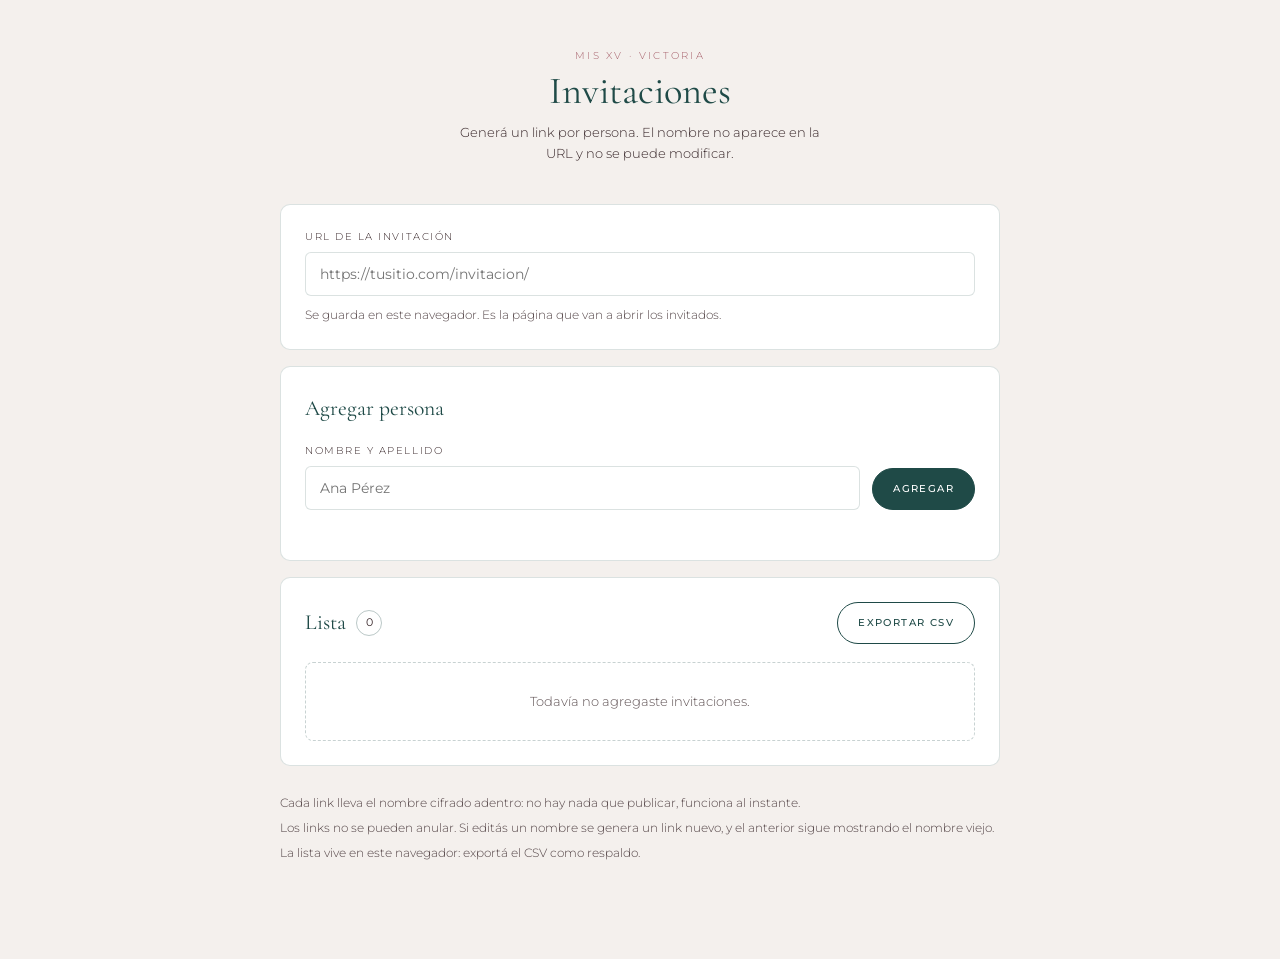
==== vikyad.html @ 80ca41c7 "second commit" ====
<!DOCTYPE html>
<html lang="es">

<head>
  <meta charset="utf-8">
  <meta name="viewport" content="width=device-width,initial-scale=1">
  <meta name="robots" content="noindex,nofollow">
  <title>Panel de invitaciones</title>
  <link rel="preconnect" href="https://fonts.googleapis.com">
  <link rel="preconnect" href="https://fonts.gstatic.com" crossorigin>
  <link
    href="https://fonts.googleapis.com/css2?family=Cormorant+Garamond:wght@400;600&family=Montserrat:wght@300;400;500&display=swap"
    rel="stylesheet">
  <link rel="stylesheet" href="admin.css">
</head>

<body>
  <main class="panel">
    <header class="encabezado">
      <p class="marca">Mis XV · Victoria</p>
      <h1>Invitaciones</h1>
      <p class="sub">Generá un link por persona. El nombre no aparece en la URL y no se puede modificar.</p>
    </header>

    <section class="bloque">
      <label class="campo" for="base">
        <span>URL de la invitación</span>
        <input id="base" type="text" placeholder="https://tusitio.com/invitacion/" autocomplete="off"
          spellcheck="false">
      </label>
      <p class="ayuda">Se guarda en este navegador. Es la página que van a abrir los invitados.</p>
    </section>

    <section class="bloque">
      <h2>Agregar persona</h2>
      <form id="fAlta" class="alta" autocomplete="off">
        <label class="campo" for="nombre">
          <span>Nombre y apellido</span>
          <input id="nombre" name="nombre" required maxlength="60" placeholder="Ana Pérez">
        </label>
        <button class="btn primario" type="submit">Agregar</button>
      </form>
      <p class="aviso" id="altaMsg" role="status"></p>
    </section>

    <section class="bloque">
      <div class="bloque-cabecera">
        <h2>Lista <span class="contador" id="contador">0</span></h2>
        <div class="acciones">
          <button class="btn" id="btnCsv" type="button">Exportar CSV</button>
        </div>
      </div>
      <p class="vacio" id="vacio">Todavía no agregaste invitaciones.</p>
      <ul class="lista" id="lista"></ul>
    </section>

    <footer class="pie-panel">
      <p>Cada link lleva el nombre cifrado adentro: no hay nada que publicar, funciona al instante.</p>
      <p>Los links no se pueden anular. Si editás un nombre se genera un link nuevo, y el anterior sigue mostrando el
        nombre viejo.</p>
      <p>La lista vive en este navegador: exportá el CSV como respaldo.</p>
    </footer>
  </main>

  <div class="toast" id="toast" role="status" aria-live="polite"></div>

  <script src="token.js"></script>
  <script src="vikyad.js"></script>
</body>

</html>
---- admin.css ----
/* ===== Tokens (mismos que la invitación) ===== */
:root {
    --rosa: #B76E79;
    --rosa-osc: #A65F6A;
    --verde: #1f4a47;
    --gris: #38272A;
    --blanco: #FFFFFF;
    --fondo: #F4F0ED;
    --linea: rgba(31, 74, 71, .16);
    --linea-fuerte: rgba(31, 74, 71, .3);
    --serif: "Cormorant Garamond", Georgia, serif;
    --sans: "Montserrat", system-ui, sans-serif;
    --radio: 6px;
}

* {
    box-sizing: border-box;
    margin: 0;
}

body {
    background: var(--fondo);
    color: var(--verde);
    font-family: var(--sans);
    font-weight: 300;
    font-size: 14px;
    line-height: 1.65;
    -webkit-font-smoothing: antialiased;
}

.panel {
    max-width: 760px;
    margin: 0 auto;
    padding: 48px 20px 96px;
}

/* ===== Encabezado ===== */
.encabezado {
    margin-bottom: 40px;
    text-align: center;
}

.marca {
    font-size: .6rem;
    letter-spacing: .24em;
    text-transform: uppercase;
    color: var(--rosa-osc);
}

h1 {
    font-family: var(--serif);
    font-weight: 400;
    font-size: 2.4rem;
    line-height: 1.1;
    margin-top: 6px;
}

h2 {
    font-family: var(--serif);
    font-weight: 400;
    font-size: 1.35rem;
    display: flex;
    align-items: center;
    gap: 10px;
}

.sub {
    max-width: 40ch;
    margin: 10px auto 0;
    font-size: .8rem;
    color: var(--gris);
}

/* ===== Bloques ===== */
.bloque {
    padding: 24px;
    margin-bottom: 16px;
    background: var(--blanco);
    border: 1px solid var(--linea);
    border-radius: 10px;
}

.bloque-cabecera {
    display: flex;
    flex-wrap: wrap;
    align-items: center;
    justify-content: space-between;
    gap: 14px;
    margin-bottom: 18px;
}

.contador {
    display: inline-grid;
    place-items: center;
    min-width: 26px;
    height: 26px;
    padding: 0 8px;
    border: 1px solid var(--linea-fuerte);
    border-radius: 999px;
    font-family: var(--sans);
    font-size: .68rem;
    color: var(--gris);
}

.acciones {
    display: flex;
    flex-wrap: wrap;
    gap: 8px;
}

/* ===== Campos ===== */
.campo {
    display: block;
    font-size: .6rem;
    letter-spacing: .16em;
    text-transform: uppercase;
    color: var(--gris);
}

.campo input {
    width: 100%;
    margin-top: 7px;
    padding: 12px 14px;
    border: 1px solid var(--linea);
    border-radius: var(--radio);
    background: var(--blanco);
    color: var(--verde);
    font: 400 .9rem var(--sans);
    letter-spacing: 0;
    text-transform: none;
}

.campo input:focus {
    outline: 2px solid var(--verde);
    outline-offset: 1px;
}

.ayuda {
    margin-top: 10px;
    font-size: .72rem;
    color: var(--gris);
    opacity: .85;
}

.alta {
    display: grid;
    grid-template-columns: 1fr auto;
    align-items: end;
    gap: 12px;
    margin-top: 16px;
}

@media (max-width: 520px) {
    .alta {
        grid-template-columns: 1fr;
    }

    .alta .btn {
        width: 100%;
    }
}

/* ===== Botones ===== */
.btn {
    display: inline-flex;
    align-items: center;
    justify-content: center;
    min-height: 42px;
    padding: 10px 20px;
    border: 1px solid var(--verde);
    border-radius: 999px;
    background: transparent;
    color: var(--verde);
    font: 500 .62rem/1 var(--sans);
    letter-spacing: .14em;
    text-transform: uppercase;
    cursor: pointer;
    transition: background .2s ease, color .2s ease, border-color .2s ease, transform .12s ease;
}

.btn:hover {
    background: var(--verde);
    border-color: var(--verde);
    color: var(--blanco);
}

.btn:active {
    transform: scale(.98);
}

.btn:disabled {
    opacity: .45;
    cursor: not-allowed;
}

.btn.primario {
    background: var(--verde);
    border-color: var(--verde);
    color: var(--blanco);
}

.btn.primario:hover {
    background: var(--rosa-osc);
    border-color: var(--rosa-osc);
}

.btn.chico {
    min-height: 34px;
    padding: 8px 14px;
    font-size: .56rem;
    letter-spacing: .1em;
}

.btn.peligro {
    border-color: rgba(166, 95, 106, .5);
    color: var(--rosa-osc);
}

.btn.peligro:hover {
    background: var(--rosa-osc);
    border-color: var(--rosa-osc);
    color: var(--blanco);
}

:focus-visible {
    outline: 2px solid currentColor;
    outline-offset: 3px;
}

/* ===== Lista ===== */
.lista {
    list-style: none;
    padding: 0;
    display: grid;
    gap: 10px;
}

.fila {
    display: grid;
    grid-template-columns: minmax(140px, 1fr) minmax(0, 1.4fr) auto auto;
    align-items: center;
    gap: 10px;
    padding: 12px 14px;
    border: 1px solid var(--linea);
    border-radius: 8px;
    background: var(--blanco);
}

.fila .nombre {
    width: 100%;
    padding: 8px 10px;
    border: 1px solid transparent;
    border-radius: var(--radio);
    background: transparent;
    color: var(--verde);
    font: 500 .84rem var(--sans);
}

.fila .nombre:hover {
    border-color: var(--linea);
}

.fila .nombre:focus {
    border-color: var(--verde);
    outline: none;
}

.fila .link {
    overflow: hidden;
    text-overflow: ellipsis;
    white-space: nowrap;
    font-size: .7rem;
    color: var(--rosa-osc);
    text-decoration: none;
}

.fila .link:hover {
    text-decoration: underline;
}

.fila .link.sin-link {
    color: var(--gris);
    opacity: .6;
    font-style: italic;
}

@media (max-width: 640px) {
    .fila {
        grid-template-columns: 1fr auto;
    }

    .fila .link {
        grid-column: 1 / -1;
        order: 3;
    }
}

.vacio {
    padding: 28px 12px;
    border: 1px dashed var(--linea-fuerte);
    border-radius: 8px;
    text-align: center;
    font-size: .8rem;
    color: var(--gris);
    opacity: .8;
}

.aviso {
    min-height: 1.4em;
    margin-top: 10px;
    font-size: .74rem;
    color: var(--rosa-osc);
}

/* ===== Pie ===== */
.pie-panel {
    margin-top: 28px;
    font-size: .72rem;
    color: var(--gris);
    opacity: .85;
}

.pie-panel p+p {
    margin-top: 6px;
}

.pie-panel code {
    font-family: ui-monospace, "Cascadia Code", Consolas, monospace;
    font-size: .72rem;
    padding: 1px 5px;
    border: 1px solid var(--linea);
    border-radius: 4px;
}

/* ===== Toast ===== */
.toast {
    position: fixed;
    left: 50%;
    bottom: 24px;
    transform: translate(-50%, 20px);
    padding: 11px 20px;
    border-radius: 999px;
    background: var(--verde);
    color: var(--blanco);
    font-size: .72rem;
    letter-spacing: .04em;
    opacity: 0;
    pointer-events: none;
    transition: opacity .25s ease, transform .25s ease;
}

.toast.visible {
    opacity: 1;
    transform: translate(-50%, 0);
}

@media (prefers-reduced-motion: reduce) {
    .btn,
    .toast {
        transition: none;
    }
}
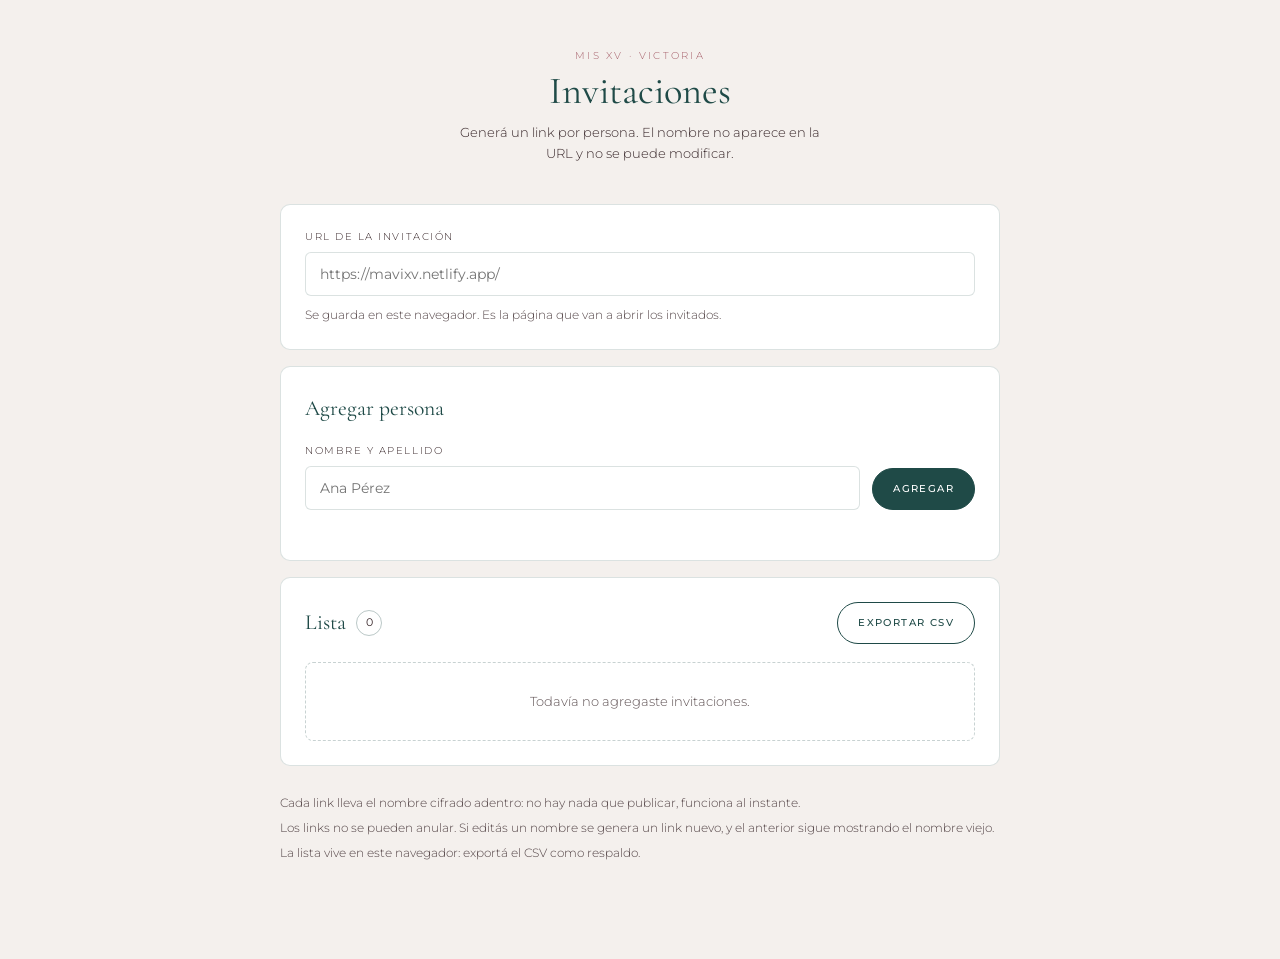
==== commit b8db8949: "seventh commit" ====
--- a/vikyad.html
+++ b/vikyad.html
@@ -25,8 +25,7 @@
     <section class="bloque">
       <label class="campo" for="base">
         <span>URL de la invitación</span>
-        <input id="base" type="text" placeholder="https://tusitio.com/invitacion/" autocomplete="off"
-          spellcheck="false">
+        <input id="base" type="text" placeholder="https://mavixv.netlify.app/" autocomplete="off" spellcheck="false">
       </label>
       <p class="ayuda">Se guarda en este navegador. Es la página que van a abrir los invitados.</p>
     </section>
